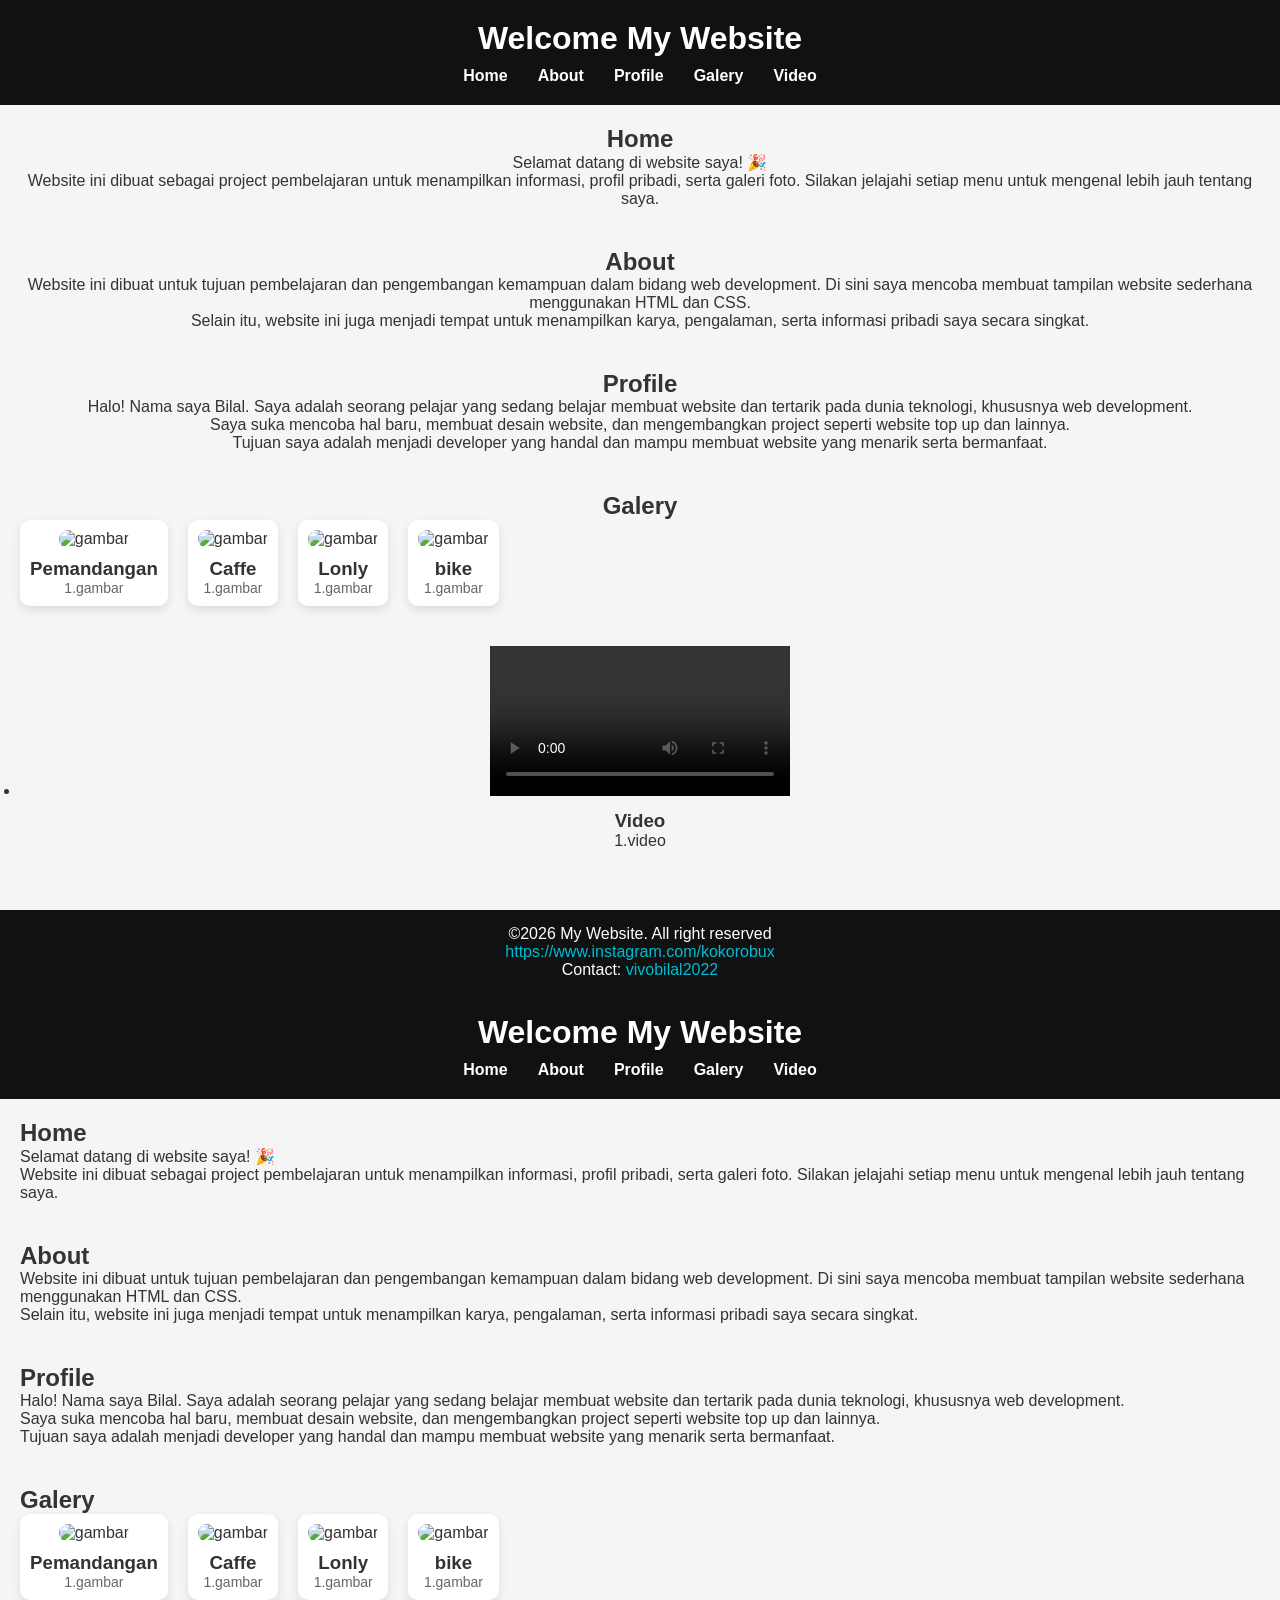
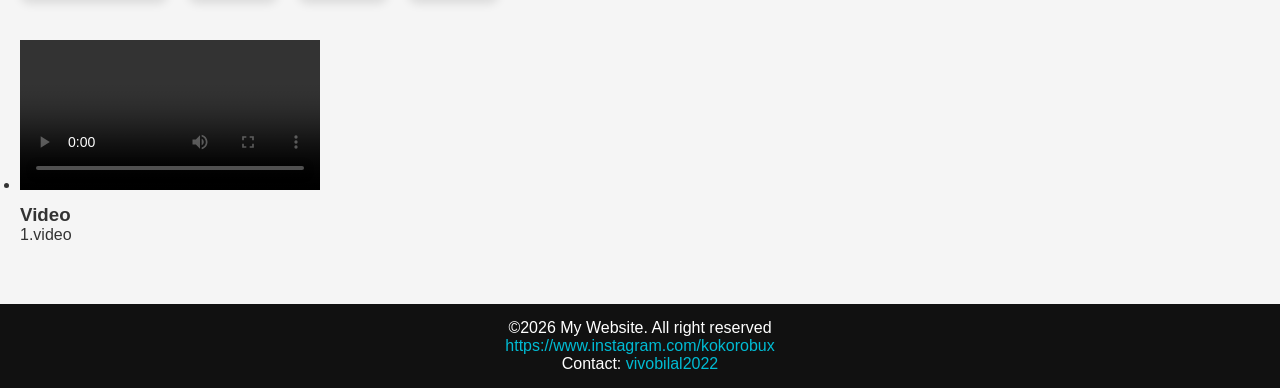
==== index.html @ c8ef1afd "Add files via upload" ====
<!DOCTYPE html>
<html lang="en">
<head>
    <meta charset="UTF-8">
    <meta name="viewport" content="width=device-width, initial-scale=1.0">
    <title>Project Saya</title>
<link rel="stylesheet" href="style.css"></head>
<body>
<!DOCTYPE html>
<html lang="en">
<head>
    <meta charset="UTF-8">
    <meta name="viewport" content="width=device-width, initial-scale=1.0">
    <title>Project Saya</title>
<link rel="stylesheet" href="style.css"></head>
<body>
<center>
    <!--Header -->
    <header class="header">
        <h1>Welcome My Website</h1>
        <nav>
            <ul>
                <li><a href="#home">Home</a> </li>
                <li><a href="#about">About</a></li>
                <li><a href="#profile">Profile</a></li>
                <li><a href="#galery">Galery</a></li>
                <li><a href="#video">Video</a></li>
            </ul>
        </nav>
    </header>

     <!-- Main Content -->
      <main>
        <section id="home">
            <h2>Home</h2>
            <p>
    Selamat datang di website saya! 🎉<br>
    Website ini dibuat sebagai project pembelajaran untuk menampilkan informasi, 
    profil pribadi, serta galeri foto. 
    Silakan jelajahi setiap menu untuk mengenal lebih jauh tentang saya.
</p>
        </section>

        <section id="about">
            <h2>About</h2>
            <p>
    Website ini dibuat untuk tujuan pembelajaran dan pengembangan kemampuan dalam 
    bidang web development. Di sini saya mencoba membuat tampilan website sederhana 
    menggunakan HTML dan CSS.
</p>

<p>
    Selain itu, website ini juga menjadi tempat untuk menampilkan karya, 
    pengalaman, serta informasi pribadi saya secara singkat.
</p>
        </section>

        <section id="profile">
            <h2>Profile</h2>
            <p>
    Halo! Nama saya Bilal. Saya adalah seorang pelajar yang sedang belajar 
    membuat website dan tertarik pada dunia teknologi, khususnya web development.
</p>

<p>
    Saya suka mencoba hal baru, membuat desain website, dan mengembangkan 
    project seperti website top up dan lainnya.
</p>

<p>
    Tujuan saya adalah menjadi developer yang handal dan mampu membuat 
    website yang menarik serta bermanfaat.
</p>
        </section>

        <section id="galery">
            <h2>Galery</h2>
            <ul>
                <li>
                    <figure>
                        <img src="asset/Gambar/gambar1.jpg" alt="gambar" width="200" />
                        <figcaption>
                            <h3>Pemandangan</h3>
                            <p>1.gambar</p>
                        </figcaption>
                    </figure>
                </li>
                <li>
                    <figure>
                        <img src="asset/Gambar/gambar2.jpg" alt="gambar" width="200" />
                        <figcaption>
                            <h3>Caffe</h3>
                            <p>1.gambar</p>
                        </figcaption>
                    </figure>
                </li>
                <li>
                    <figure>
                        <img src="asset/Gambar/gambar3.jpg" alt="gambar" width="200" />
                        <figcaption>
                            <h3>Lonly</h3>
                            <p>1.gambar</p>
                        </figcaption>
                    </figure>
                </li>
                <li>
                    <figure>
                        <img src="asset/Gambar/gambar4.jpg" alt="gambar" width="200" />
                        <figcaption>
                            <h3>bike</h3>
                            <p>1.gambar</p>
                        </figcaption>
                    </figure>
                </li>
            </ul>
        </section>

        <section id="video">
            <ul>
                <li>
                    <figcaption>
                        <video src="asset/Video/8a2b8d989ba8f3edea8fe3ac79a9a1c3_720w.mp4" controls></video>
                <h3>Video</h3
                    <p>1.video</p>
            </figcaption>
                </li>
            </ul>
            
            

            
        </section>
      </main>

    <!-- Footer -->
     <footer>
        <p>&copy;2026 My Website. All right reserved</p>
        <p>
            <a href="#" target="_blank">https://www.instagram.com/kokorobux</a>
            <a href="#" target="_blank"></a>
            <a href="#" target="_blank"></a>
        </p>
        <P>Contact: <a href="vivobilal2022@gmail.com">vivobilal2022</a></P>
     </footer>
     </center>
</body>
</html>
    <!--Header -->
    <header class="header">
        <h1>Welcome My Website</h1>
        <nav>
            <ul>
                <li><a href="#home">Home</a> </li>
                <li><a href="#about">About</a></li>
                <li><a href="#profile">Profile</a></li>
                <li><a href="#galery">Galery</a></li>
                <li><a href="#video">Video</a></li>
            </ul>
        </nav>
    </header>

     <!-- Main Content -->
      <main>
        <section id="home">
            <h2>Home</h2>
            <p>
    Selamat datang di website saya! 🎉<br>
    Website ini dibuat sebagai project pembelajaran untuk menampilkan informasi, 
    profil pribadi, serta galeri foto. 
    Silakan jelajahi setiap menu untuk mengenal lebih jauh tentang saya.
</p>
        </section>

        <section id="about">
            <h2>About</h2>
            <p>
    Website ini dibuat untuk tujuan pembelajaran dan pengembangan kemampuan dalam 
    bidang web development. Di sini saya mencoba membuat tampilan website sederhana 
    menggunakan HTML dan CSS.
</p>

<p>
    Selain itu, website ini juga menjadi tempat untuk menampilkan karya, 
    pengalaman, serta informasi pribadi saya secara singkat.
</p>
        </section>

        <section id="profile">
            <h2>Profile</h2>
            <p>
    Halo! Nama saya Bilal. Saya adalah seorang pelajar yang sedang belajar 
    membuat website dan tertarik pada dunia teknologi, khususnya web development.
</p>

<p>
    Saya suka mencoba hal baru, membuat desain website, dan mengembangkan 
    project seperti website top up dan lainnya.
</p>

<p>
    Tujuan saya adalah menjadi developer yang handal dan mampu membuat 
    website yang menarik serta bermanfaat.
</p>
        </section>

        <section id="galery">
            <h2>Galery</h2>
            <ul>
                <li>
                    <figure>
                        <img src="asset/Gambar/gambar1.jpg" alt="gambar" width="200" />
                        <figcaption>
                            <h3>Pemandangan</h3>
                            <p>1.gambar</p>
                        </figcaption>
                    </figure>
                </li>
                <li>
                    <figure>
                        <img src="asset/Gambar/gambar2.jpg" alt="gambar" width="200" />
                        <figcaption>
                            <h3>Caffe</h3>
                            <p>1.gambar</p>
                        </figcaption>
                    </figure>
                </li>
                <li>
                    <figure>
                        <img src="asset/Gambar/gambar3.jpg" alt="gambar" width="200" />
                        <figcaption>
                            <h3>Lonly</h3>
                            <p>1.gambar</p>
                        </figcaption>
                    </figure>
                </li>
                <li>
                    <figure>
                        <img src="asset/Gambar/gambar4.jpg" alt="gambar" width="200" />
                        <figcaption>
                            <h3>bike</h3>
                            <p>1.gambar</p>
                        </figcaption>
                    </figure>
                </li>
            </ul>
        </section>

        <section id="video">
            <ul>
                <li>
                    <figcaption>
                        <video src="asset/Video/8a2b8d989ba8f3edea8fe3ac79a9a1c3_720w.mp4" controls></video>
                <h3>Video</h3
                    <p>1.video</p>
            </figcaption>
                </li>
            </ul>
            
            

            
        </section>
      </main>

    <!-- Footer -->
     <footer>
        <p>&copy;2026 My Website. All right reserved</p>
        <p>
            <a href="#" target="_blank">https://www.instagram.com/kokorobux</a>
            <a href="#" target="_blank"></a>
            <a href="#" target="_blank"></a>
        </p>
        <P>Contact: <a href="vivobilal2022@gmail.com">vivobilal2022</a></P>
     </footer>

</body>
</html>
---- style.css ----
/* Reset dasar */
* {
    margin: 0;
    padding: 0;
    box-sizing: border-box;
    font-family: Arial, Helvetica, sans-serif;
}

/* Body */
body {
    background-color: #f5f5f5;
    color: #333;
}

/* Header */
.header {
    background-color: #111;
    color: white;
    padding: 20px;
    text-align: center;
}

/* Navbar */
.header ul {
    display: flex;
    justify-content: center;
    list-style: none;
    margin-top: 10px;
}

.header ul li {
    margin: 0 15px;
}

.header ul li a {
    color: white;
    text-decoration: none;
    font-weight: bold;
}

.header ul li a:hover {
    color: #00bcd4;
}

/* Section */
main {
    padding: 20px;
}

section {
    margin-bottom: 40px;
}

/* Gallery */
#galery ul {
    display: flex;
    gap: 20px;
    flex-wrap: wrap;
    align-items: center;
}

#galery li {
    list-style: none;
}

/* Card gambar */
figure {
    background: white;
    padding: 10px;
    border-radius: 10px;
    box-shadow: 0 4px 10px rgba(0,0,0,0.1);
    text-align: center;
}

/* Gambar */
figure img {
    width: 100%;
    max-width: 200px;
    border-radius: 10px;
}

/* Caption */
figcaption h3 {
    margin-top: 10px;
}

figcaption p {
    font-size: 14px;
    color: #666;
}

/* Footer */
footer {
    background-color: #111;
    color: white;
    text-align: center;
    padding: 15px;
}

footer a {
    color: #00bcd4;
    text-decoration: none;
}

footer a:hover {
    text-decoration: underline;
}
---- style.css ----
/* Reset dasar */
* {
    margin: 0;
    padding: 0;
    box-sizing: border-box;
    font-family: Arial, Helvetica, sans-serif;
}

/* Body */
body {
    background-color: #f5f5f5;
    color: #333;
}

/* Header */
.header {
    background-color: #111;
    color: white;
    padding: 20px;
    text-align: center;
}

/* Navbar */
.header ul {
    display: flex;
    justify-content: center;
    list-style: none;
    margin-top: 10px;
}

.header ul li {
    margin: 0 15px;
}

.header ul li a {
    color: white;
    text-decoration: none;
    font-weight: bold;
}

.header ul li a:hover {
    color: #00bcd4;
}

/* Section */
main {
    padding: 20px;
}

section {
    margin-bottom: 40px;
}

/* Gallery */
#galery ul {
    display: flex;
    gap: 20px;
    flex-wrap: wrap;
    align-items: center;
}

#galery li {
    list-style: none;
}

/* Card gambar */
figure {
    background: white;
    padding: 10px;
    border-radius: 10px;
    box-shadow: 0 4px 10px rgba(0,0,0,0.1);
    text-align: center;
}

/* Gambar */
figure img {
    width: 100%;
    max-width: 200px;
    border-radius: 10px;
}

/* Caption */
figcaption h3 {
    margin-top: 10px;
}

figcaption p {
    font-size: 14px;
    color: #666;
}

/* Footer */
footer {
    background-color: #111;
    color: white;
    text-align: center;
    padding: 15px;
}

footer a {
    color: #00bcd4;
    text-decoration: none;
}

footer a:hover {
    text-decoration: underline;
}
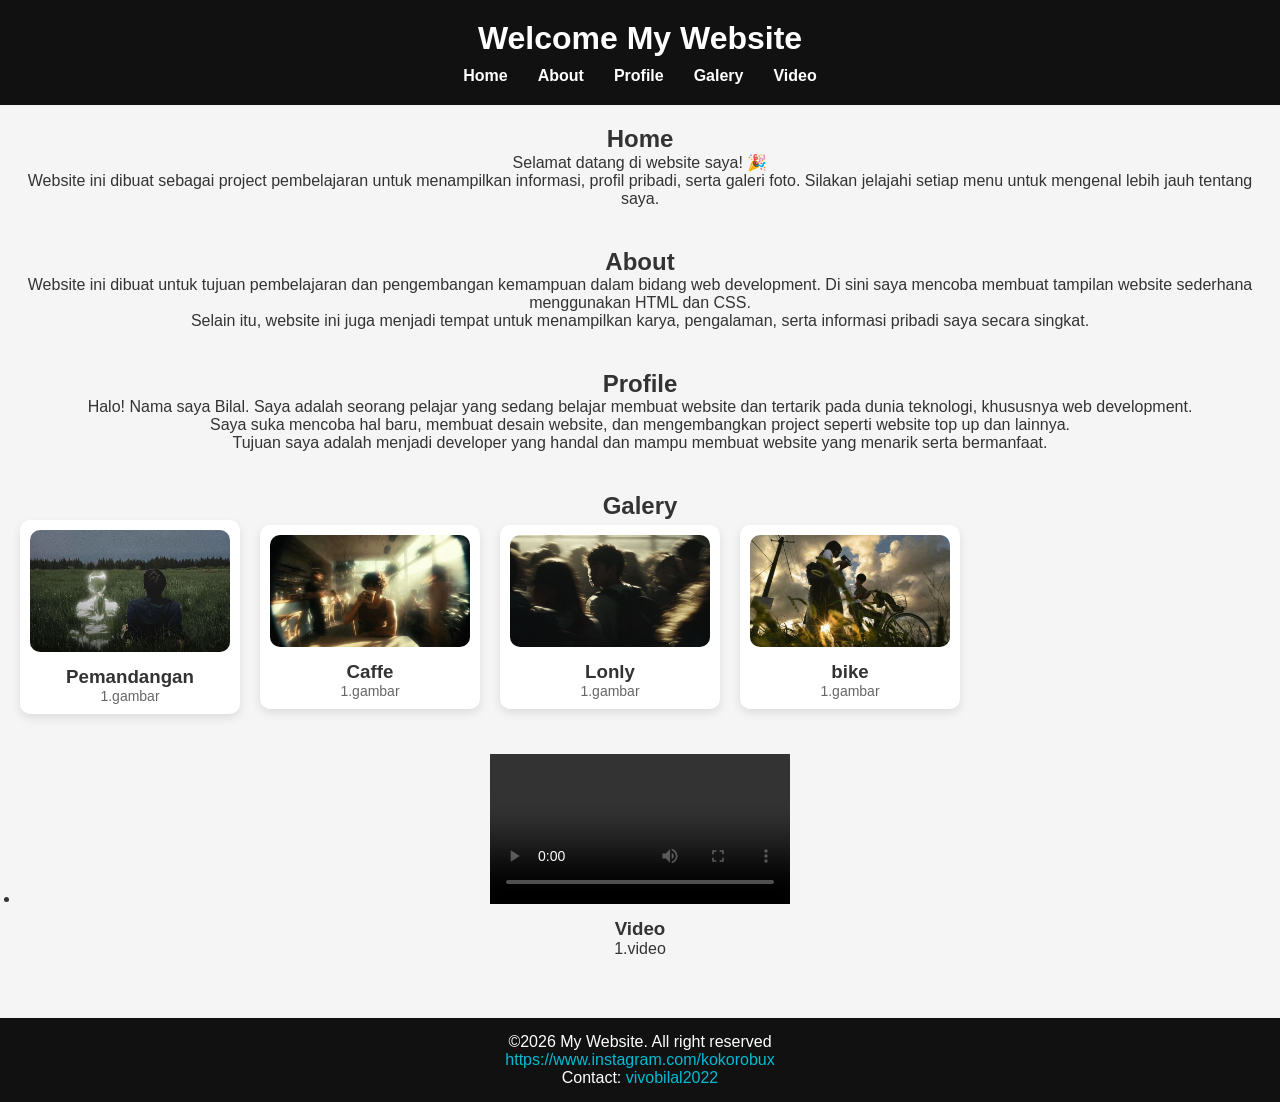
==== commit 0d568dcd: "Update index.html" ====
--- a/index.html
+++ b/index.html
@@ -145,133 +145,3 @@
      </center>
 </body>
 </html>
-    <!--Header -->
-    <header class="header">
-        <h1>Welcome My Website</h1>
-        <nav>
-            <ul>
-                <li><a href="#home">Home</a> </li>
-                <li><a href="#about">About</a></li>
-                <li><a href="#profile">Profile</a></li>
-                <li><a href="#galery">Galery</a></li>
-                <li><a href="#video">Video</a></li>
-            </ul>
-        </nav>
-    </header>
-
-     <!-- Main Content -->
-      <main>
-        <section id="home">
-            <h2>Home</h2>
-            <p>
-    Selamat datang di website saya! 🎉<br>
-    Website ini dibuat sebagai project pembelajaran untuk menampilkan informasi, 
-    profil pribadi, serta galeri foto. 
-    Silakan jelajahi setiap menu untuk mengenal lebih jauh tentang saya.
-</p>
-        </section>
-
-        <section id="about">
-            <h2>About</h2>
-            <p>
-    Website ini dibuat untuk tujuan pembelajaran dan pengembangan kemampuan dalam 
-    bidang web development. Di sini saya mencoba membuat tampilan website sederhana 
-    menggunakan HTML dan CSS.
-</p>
-
-<p>
-    Selain itu, website ini juga menjadi tempat untuk menampilkan karya, 
-    pengalaman, serta informasi pribadi saya secara singkat.
-</p>
-        </section>
-
-        <section id="profile">
-            <h2>Profile</h2>
-            <p>
-    Halo! Nama saya Bilal. Saya adalah seorang pelajar yang sedang belajar 
-    membuat website dan tertarik pada dunia teknologi, khususnya web development.
-</p>
-
-<p>
-    Saya suka mencoba hal baru, membuat desain website, dan mengembangkan 
-    project seperti website top up dan lainnya.
-</p>
-
-<p>
-    Tujuan saya adalah menjadi developer yang handal dan mampu membuat 
-    website yang menarik serta bermanfaat.
-</p>
-        </section>
-
-        <section id="galery">
-            <h2>Galery</h2>
-            <ul>
-                <li>
-                    <figure>
-                        <img src="asset/Gambar/gambar1.jpg" alt="gambar" width="200" />
-                        <figcaption>
-                            <h3>Pemandangan</h3>
-                            <p>1.gambar</p>
-                        </figcaption>
-                    </figure>
-                </li>
-                <li>
-                    <figure>
-                        <img src="asset/Gambar/gambar2.jpg" alt="gambar" width="200" />
-                        <figcaption>
-                            <h3>Caffe</h3>
-                            <p>1.gambar</p>
-                        </figcaption>
-                    </figure>
-                </li>
-                <li>
-                    <figure>
-                        <img src="asset/Gambar/gambar3.jpg" alt="gambar" width="200" />
-                        <figcaption>
-                            <h3>Lonly</h3>
-                            <p>1.gambar</p>
-                        </figcaption>
-                    </figure>
-                </li>
-                <li>
-                    <figure>
-                        <img src="asset/Gambar/gambar4.jpg" alt="gambar" width="200" />
-                        <figcaption>
-                            <h3>bike</h3>
-                            <p>1.gambar</p>
-                        </figcaption>
-                    </figure>
-                </li>
-            </ul>
-        </section>
-
-        <section id="video">
-            <ul>
-                <li>
-                    <figcaption>
-                        <video src="asset/Video/8a2b8d989ba8f3edea8fe3ac79a9a1c3_720w.mp4" controls></video>
-                <h3>Video</h3
-                    <p>1.video</p>
-            </figcaption>
-                </li>
-            </ul>
-            
-            
-
-            
-        </section>
-      </main>
-
-    <!-- Footer -->
-     <footer>
-        <p>&copy;2026 My Website. All right reserved</p>
-        <p>
-            <a href="#" target="_blank">https://www.instagram.com/kokorobux</a>
-            <a href="#" target="_blank"></a>
-            <a href="#" target="_blank"></a>
-        </p>
-        <P>Contact: <a href="vivobilal2022@gmail.com">vivobilal2022</a></P>
-     </footer>
-
-</body>
-</html>
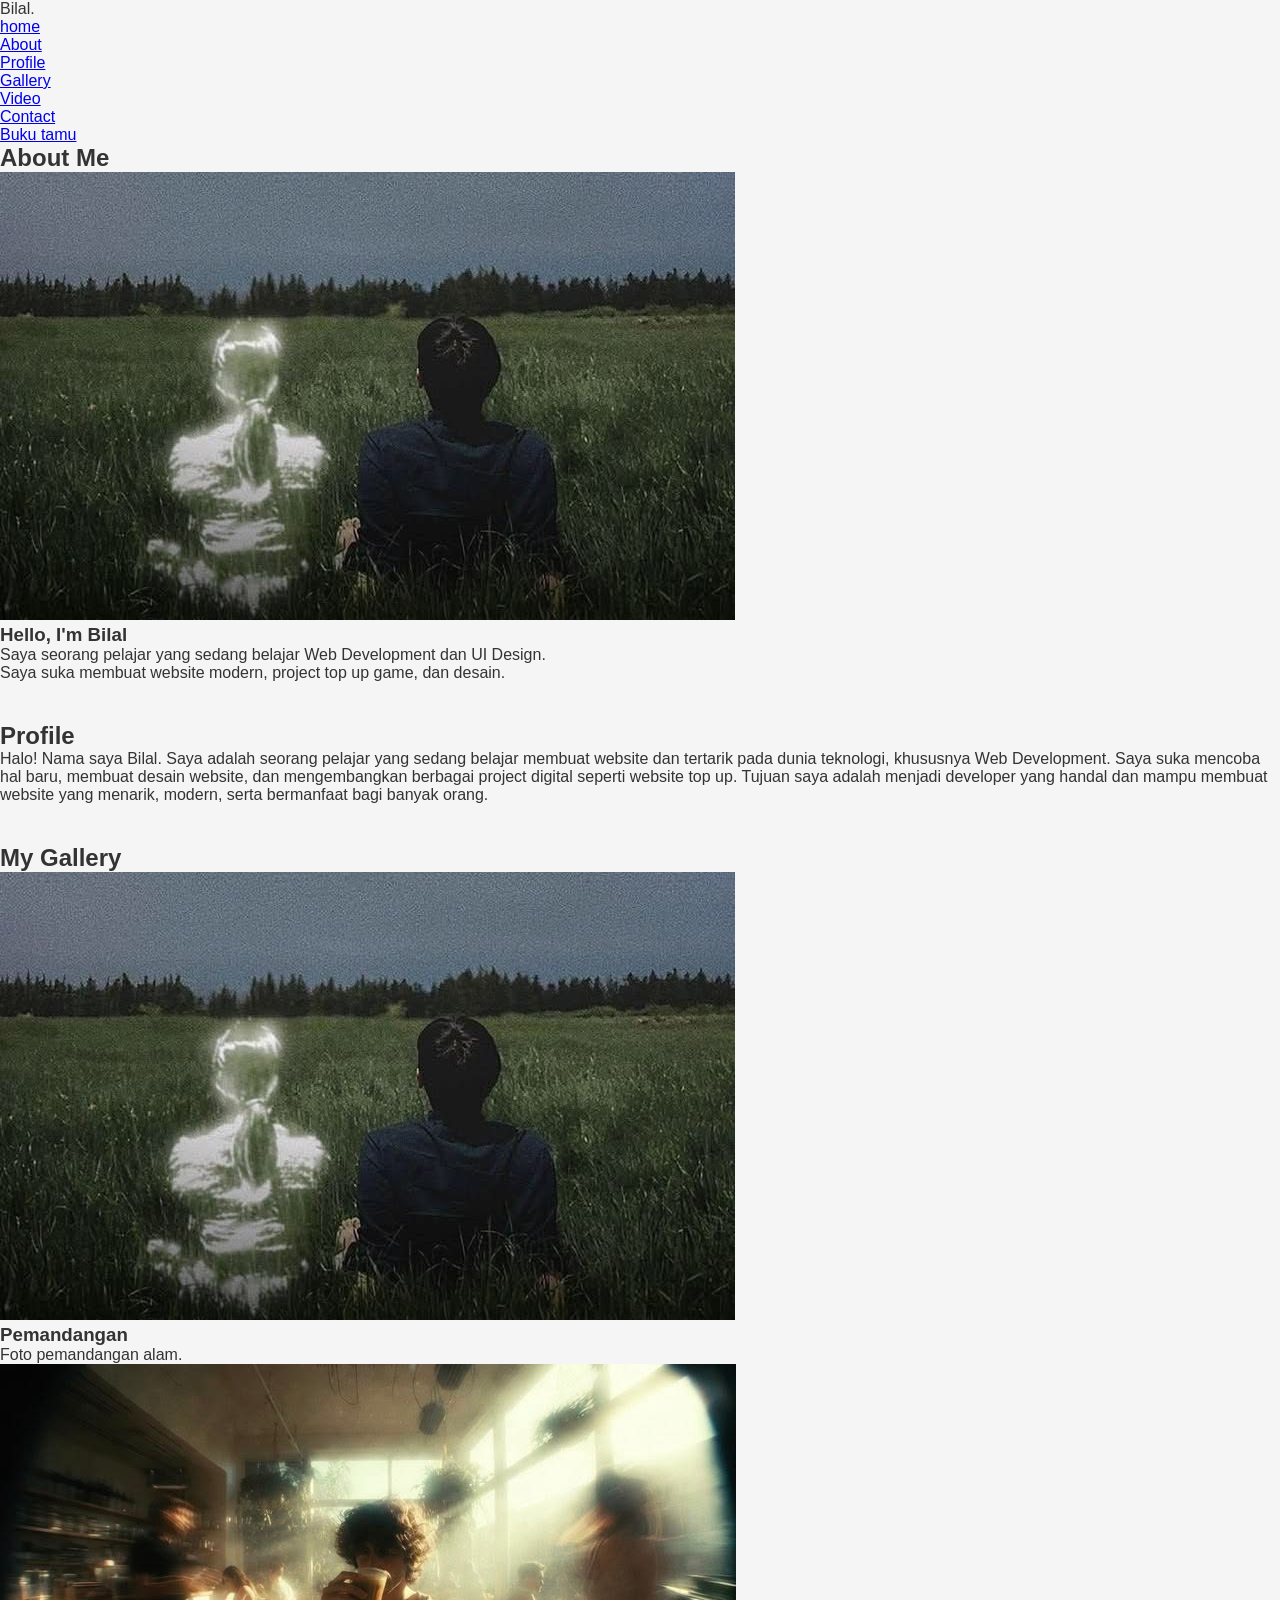
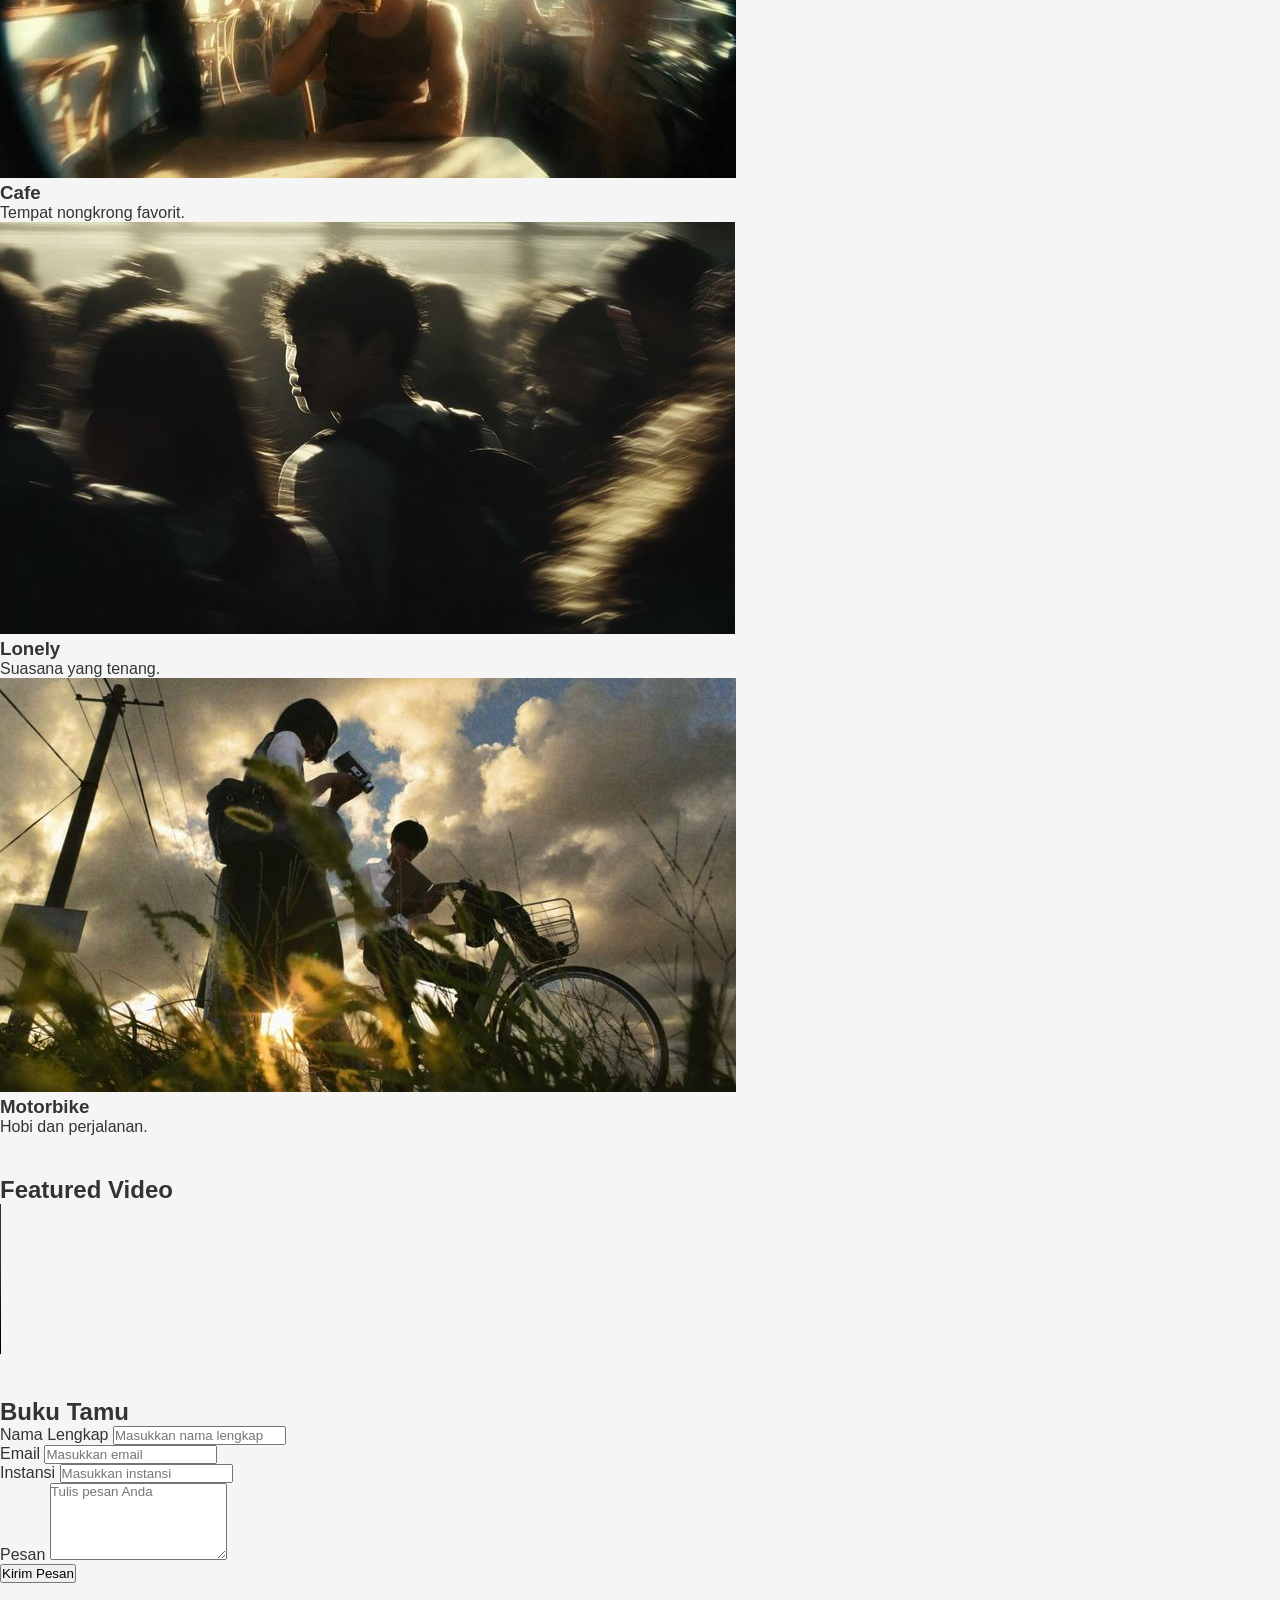
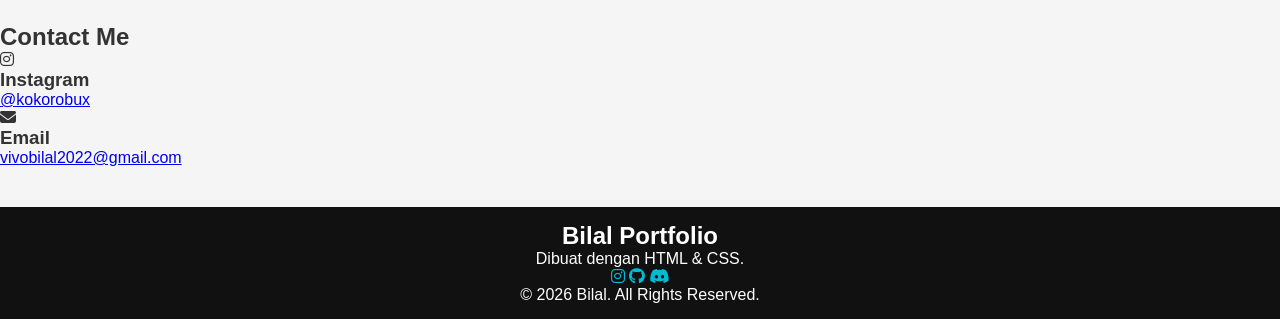
==== commit 93cc5597: "Update index.html" ====
--- a/index.html
+++ b/index.html
@@ -1,147 +1,233 @@
 <!DOCTYPE html>
-<html lang="en">
+<html lang="id">
 <head>
     <meta charset="UTF-8">
     <meta name="viewport" content="width=device-width, initial-scale=1.0">
-    <title>Project Saya</title>
-<link rel="stylesheet" href="style.css"></head>
+    <title>Bilal Portfolio</title>
+
+    <link rel="stylesheet" href="style.css">
+
+     <link rel="stylesheet"
+    href="https://cdnjs.cloudflare.com/ajax/libs/font-awesome/6.5.1/css/all.min.css">
+
+    <link 
+    href="https://fonts.googleapis.com/css2?family=Lora:ital,wght@0,400..700;1,400..700&display=swap" rel="stylesheet">
+</head>
 <body>
-<!DOCTYPE html>
-<html lang="en">
-<head>
-    <meta charset="UTF-8">
-    <meta name="viewport" content="width=device-width, initial-scale=1.0">
-    <title>Project Saya</title>
-<link rel="stylesheet" href="style.css"></head>
-<body>
-<center>
-    <!--Header -->
-    <header class="header">
-        <h1>Welcome My Website</h1>
+
+    <!-- Navbar -->
+    <header>
+        <div class="logo">Bilal<span>.</span></div>
+
         <nav>
             <ul>
-                <li><a href="#home">Home</a> </li>
+                <li><a href="home.html">home</a></li>
                 <li><a href="#about">About</a></li>
                 <li><a href="#profile">Profile</a></li>
-                <li><a href="#galery">Galery</a></li>
+                <li><a href="#gallery">Gallery</a></li>
                 <li><a href="#video">Video</a></li>
+                <li><a href="#contact">Contact</a></li>
+                <li><a href="#bukutamu">Buku tamu</a></li>
             </ul>
         </nav>
     </header>
 
-     <!-- Main Content -->
-      <main>
-        <section id="home">
-            <h2>Home</h2>
+    <!-- About -->
+    <section class="about" id="about">
+
+        <div class="section-title">
+            <h2>About Me</h2>
+        </div>
+
+        <div class="about-box">
+
+            <img src="asset/Gambar/gambar1.jpg" alt="Profile">
+
+            <div class="about-text">
+
+                <h3>Hello, I'm Bilal</h3>
+
+                <p>
+                    Saya seorang pelajar yang sedang belajar
+                    Web Development dan UI Design.
+                </p>
+
+                <p>
+                    Saya suka membuat website modern,
+                    project top up game, dan desain.
+                </p>
+
+            </div>
+
+        </div>
+
+    </section>
+
+    <!-- Profile -->
+    <section id="profile">
+
+        <div class="section-title">
+            <h2>Profile</h2>
+        </div>
+
+        <p>
+            Halo! Nama saya <span>Bilal</span>. Saya adalah seorang pelajar yang
+            sedang belajar membuat website dan tertarik pada dunia teknologi,
+            khususnya <span>Web Development</span>.
+
+            Saya suka mencoba hal baru, membuat desain website, dan mengembangkan
+            berbagai project digital seperti website top up.
+
+            Tujuan saya adalah menjadi developer yang handal dan mampu membuat
+            website yang menarik, modern, serta bermanfaat bagi banyak orang.
+        </p>
+        
+    </section>
+
+    <!-- Gallery -->
+    <section id="gallery">
+
+        <div class="section-title">
+            <h2>My Gallery</h2>
+        </div>
+
+        <div class="gallery-container">
+
+            <div class="card">
+                <img src="asset/Gambar/gambar1.jpg" alt="">
+                <div class="card-content">
+                    <h3>Pemandangan</h3>
+                    <p>Foto pemandangan alam.</p>
+                </div>
+            </div>
+
+            <div class="card">
+                <img src="asset/Gambar/gambar2.jpg" alt="">
+                <div class="card-content">
+                    <h3>Cafe</h3>
+                    <p>Tempat nongkrong favorit.</p>
+                </div>
+            </div>
+
+            <div class="card">
+                <img src="asset/Gambar/gambar3.jpg" alt="">
+                <div class="card-content">
+                    <h3>Lonely</h3>
+                    <p>Suasana yang tenang.</p>
+                </div>
+            </div>
+
+            <div class="card">
+                <img src="asset/Gambar/gambar4.jpg" alt="">
+                <div class="card-content">
+                    <h3>Motorbike</h3>
+                    <p>Hobi dan perjalanan.</p>
+                </div>
+            </div>
+
+        </div>
+
+    </section>
+
+    <!-- Video -->
+    <section id="video">
+
+        <div class="section-title">
+            <h2>Featured Video</h2>
+        </div>
+
+        <div class="video-container">
+
+            <video controls>
+                <source src="asset/Video/8a2b8d989ba8f3edea8fe3ac79a9a1c3_720w.mp4" type="video/mp4">
+            </video>
+
+        </div>
+
+    </section>
+
+    <!-- Buku tamu -->
+     <section id="bukutamu">
+  <h2>Buku Tamu</h2>
+
+  <div class="guestbook">
+    <form action="#" method="post">
+      <div class="form-group">
+        <label for="nama">Nama Lengkap</label>
+        <input type="text" id="nama" name="nama" placeholder="Masukkan nama lengkap" required />
+      </div>
+
+      <div class="form-group">
+        <label for="email">Email</label>
+        <input type="email" id="email" name="email" placeholder="Masukkan email" required />
+      </div>
+
+      <div class="form-group">
+        <label for="instansi">Instansi</label>
+        <input type="text" id="instansi" name="instansi" placeholder="Masukkan instansi" />
+      </div>
+
+      <div class="form-group">
+        <label for="pesan">Pesan</label>
+        <textarea id="pesan" name="pesan" rows="5" placeholder="Tulis pesan Anda" required></textarea>
+      </div>
+
+      <div class="form-group">
+        <button type="submit">Kirim Pesan</button>
+      </div>
+    </form>
+  </div>
+</section>
+
+    <!-- Contact -->
+    <section id="contact">
+
+        <div class="section-title">
+            <h2>Contact Me</h2>
+        </div>
+
+        <div class="contact-box">
+
+            <div class="contact-card">
+                <i class="fa-brands fa-instagram"></i>
+                <h3>Instagram</h3>
+                 <P><a href="https://www.instagram.com/kokorobux">@kokorobux</a></P>
+            </div>
+
+            <div class="contact-card">
+                <i class="fa-solid fa-envelope"></i>
+                <h3>Email</h3>
+                <P><a href="vivobilal2022@gmail.com">vivobilal2022@gmail.com</a></P>
+            </div>
+
+        </div>
+
+    </section>
+
+    <!-- Footer -->
+    <footer>
+
+        <div class="footer-content">
+
+            <h2>Bilal Portfolio</h2>
+
             <p>
-    Selamat datang di website saya! 🎉<br>
-    Website ini dibuat sebagai project pembelajaran untuk menampilkan informasi, 
-    profil pribadi, serta galeri foto. 
-    Silakan jelajahi setiap menu untuk mengenal lebih jauh tentang saya.
-</p>
-        </section>
-
-        <section id="about">
-            <h2>About</h2>
-            <p>
-    Website ini dibuat untuk tujuan pembelajaran dan pengembangan kemampuan dalam 
-    bidang web development. Di sini saya mencoba membuat tampilan website sederhana 
-    menggunakan HTML dan CSS.
-</p>
-
-<p>
-    Selain itu, website ini juga menjadi tempat untuk menampilkan karya, 
-    pengalaman, serta informasi pribadi saya secara singkat.
-</p>
-        </section>
-
-        <section id="profile">
-            <h2>Profile</h2>
-            <p>
-    Halo! Nama saya Bilal. Saya adalah seorang pelajar yang sedang belajar 
-    membuat website dan tertarik pada dunia teknologi, khususnya web development.
-</p>
-
-<p>
-    Saya suka mencoba hal baru, membuat desain website, dan mengembangkan 
-    project seperti website top up dan lainnya.
-</p>
-
-<p>
-    Tujuan saya adalah menjadi developer yang handal dan mampu membuat 
-    website yang menarik serta bermanfaat.
-</p>
-        </section>
-
-        <section id="galery">
-            <h2>Galery</h2>
-            <ul>
-                <li>
-                    <figure>
-                        <img src="asset/Gambar/gambar1.jpg" alt="gambar" width="200" />
-                        <figcaption>
-                            <h3>Pemandangan</h3>
-                            <p>1.gambar</p>
-                        </figcaption>
-                    </figure>
-                </li>
-                <li>
-                    <figure>
-                        <img src="asset/Gambar/gambar2.jpg" alt="gambar" width="200" />
-                        <figcaption>
-                            <h3>Caffe</h3>
-                            <p>1.gambar</p>
-                        </figcaption>
-                    </figure>
-                </li>
-                <li>
-                    <figure>
-                        <img src="asset/Gambar/gambar3.jpg" alt="gambar" width="200" />
-                        <figcaption>
-                            <h3>Lonly</h3>
-                            <p>1.gambar</p>
-                        </figcaption>
-                    </figure>
-                </li>
-                <li>
-                    <figure>
-                        <img src="asset/Gambar/gambar4.jpg" alt="gambar" width="200" />
-                        <figcaption>
-                            <h3>bike</h3>
-                            <p>1.gambar</p>
-                        </figcaption>
-                    </figure>
-                </li>
-            </ul>
-        </section>
-
-        <section id="video">
-            <ul>
-                <li>
-                    <figcaption>
-                        <video src="asset/Video/8a2b8d989ba8f3edea8fe3ac79a9a1c3_720w.mp4" controls></video>
-                <h3>Video</h3
-                    <p>1.video</p>
-            </figcaption>
-                </li>
-            </ul>
-            
-            
-
-            
-        </section>
-      </main>
-
-    <!-- Footer -->
-     <footer>
-        <p>&copy;2026 My Website. All right reserved</p>
-        <p>
-            <a href="#" target="_blank">https://www.instagram.com/kokorobux</a>
-            <a href="#" target="_blank"></a>
-            <a href="#" target="_blank"></a>
-        </p>
-        <P>Contact: <a href="vivobilal2022@gmail.com">vivobilal2022</a></P>
-     </footer>
-     </center>
+                Dibuat dengan HTML & CSS.
+            </p>
+
+            <div class="socials">
+                <a href="#"><i class="fa-brands fa-instagram"></i></a>
+                <a href="#"><i class="fa-brands fa-github"></i></a>
+                <a href="#"><i class="fa-brands fa-discord"></i></a>
+            </div>
+
+            <p class="copyright">
+                © 2026 Bilal. All Rights Reserved.
+            </p>
+
+        </div>
+
+    </footer>
+
 </body>
 </html>
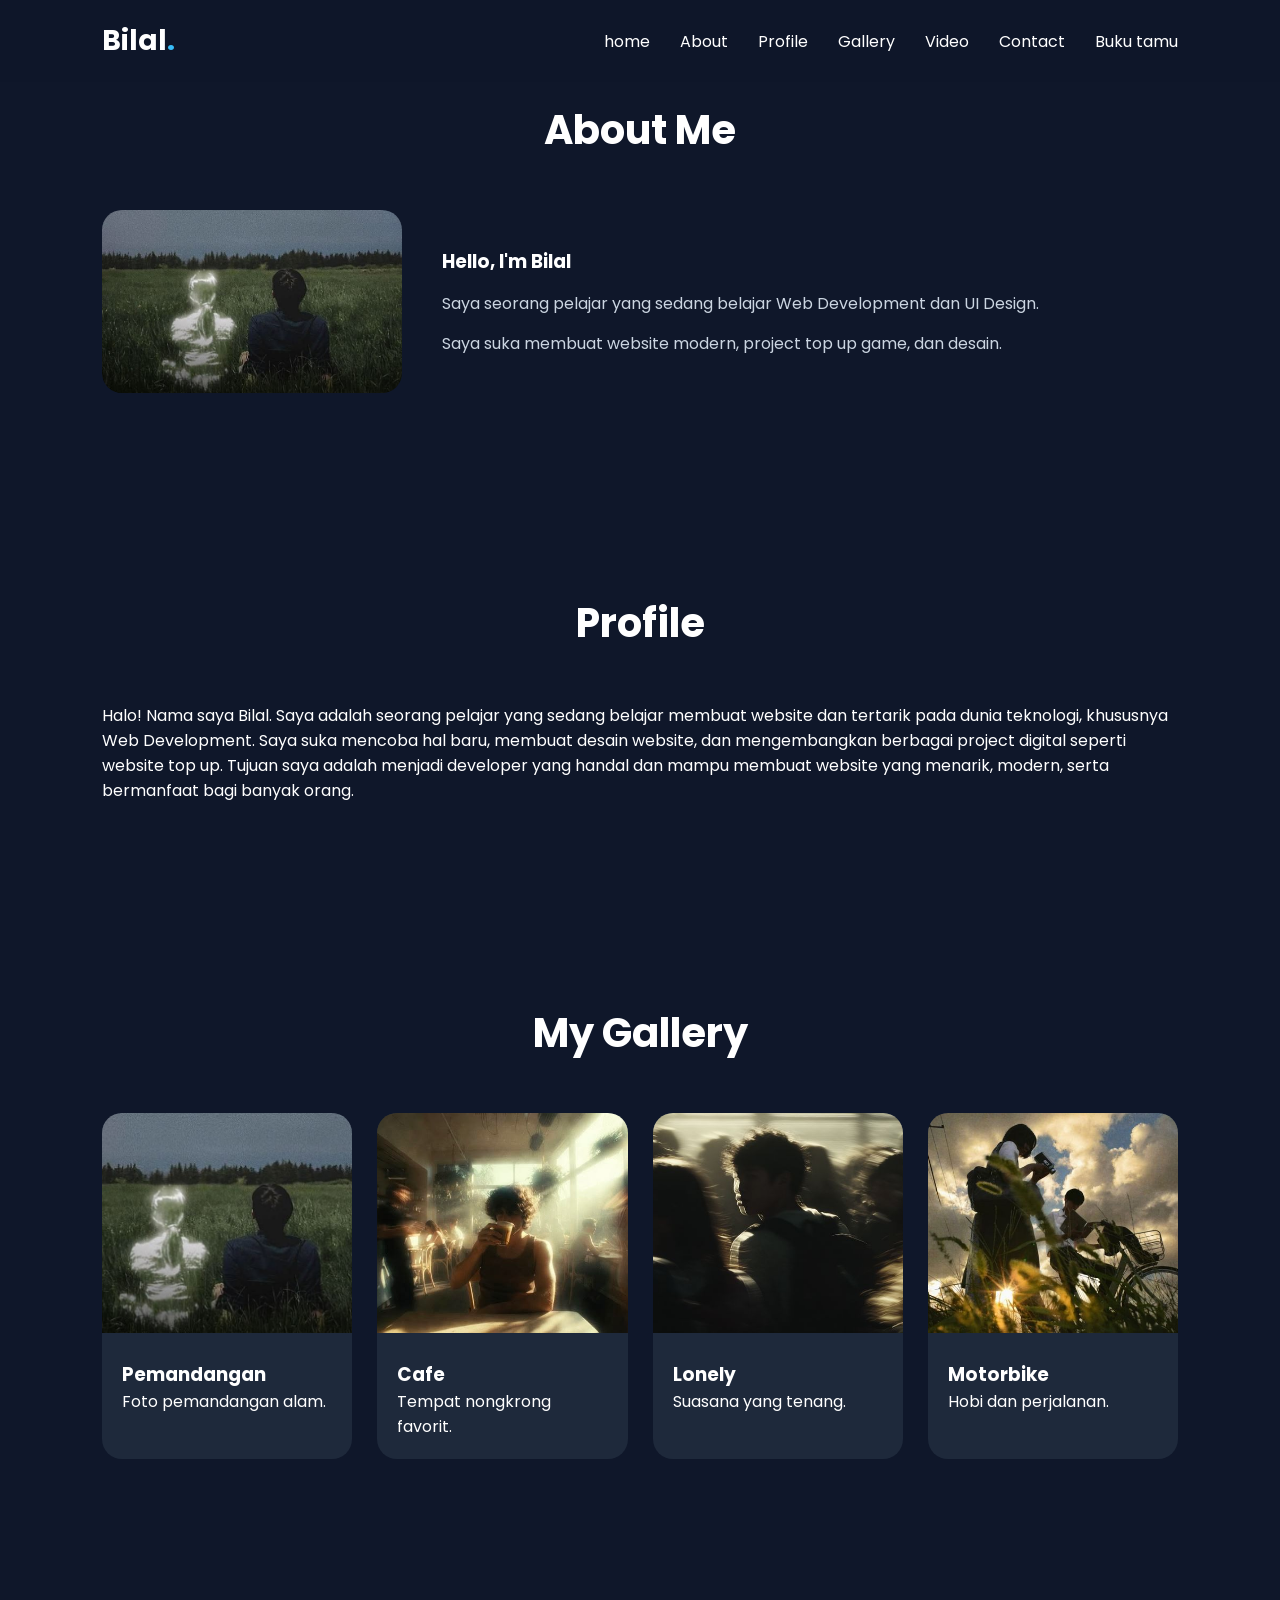
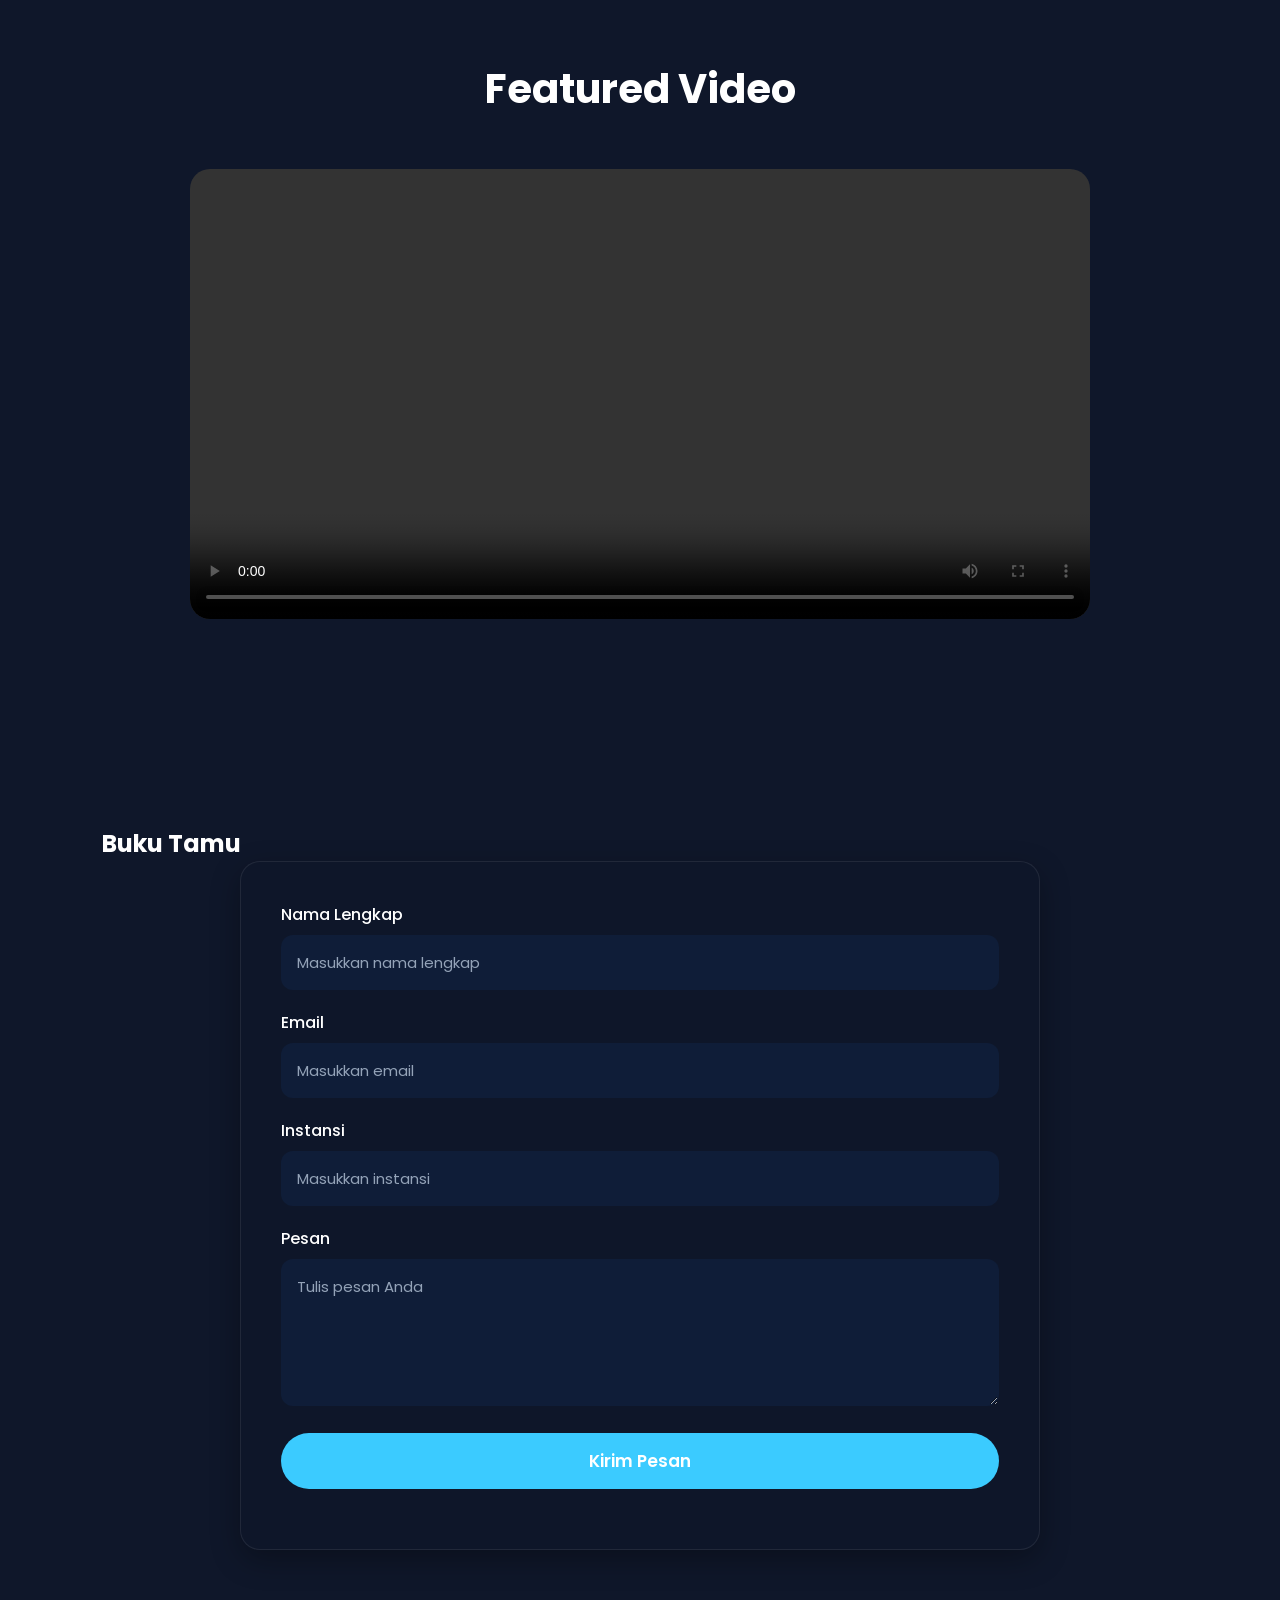
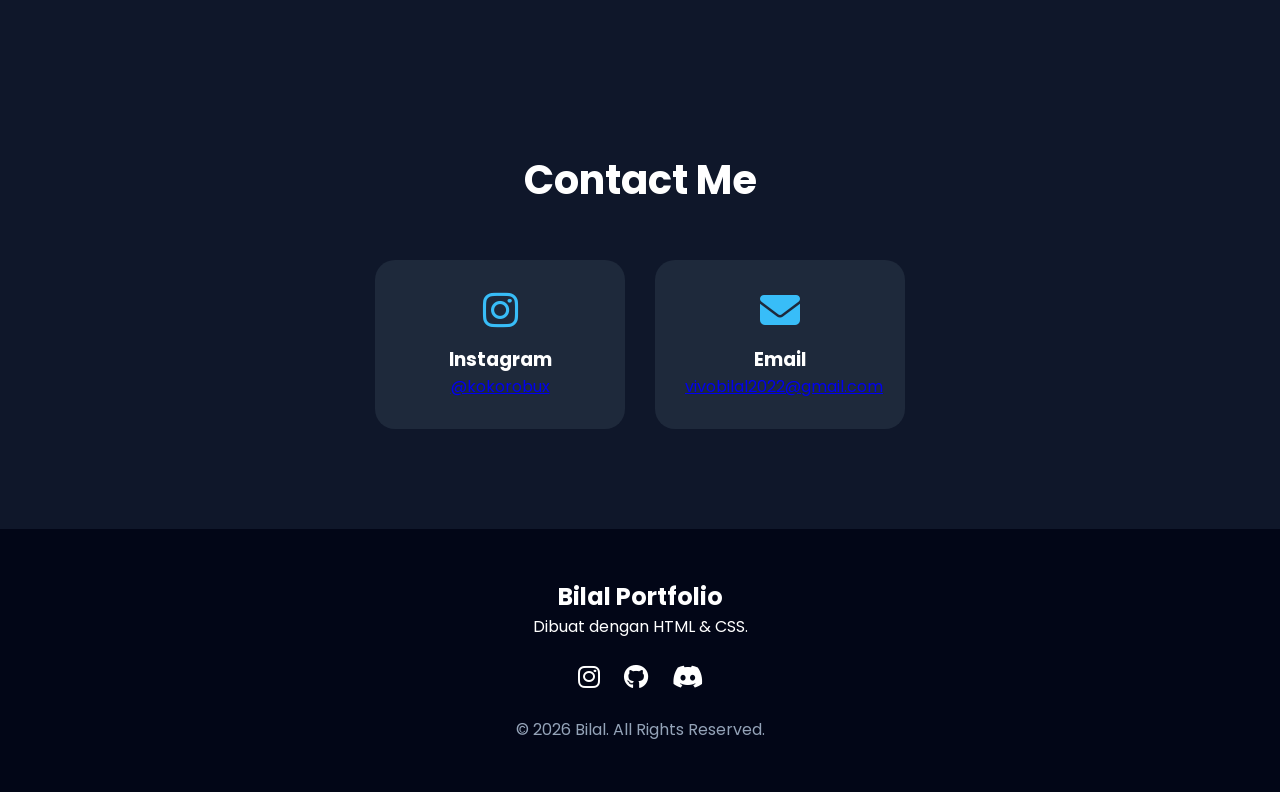
==== commit 4919f879: "Add files via upload" ====
--- a/index.html
+++ b/index.html
@@ -230,4 +230,4 @@
     </footer>
 
 </body>
-</html>
+</html>
--- a/style.css
+++ b/style.css
@@ -1,107 +1,339 @@
-/* Reset dasar */
-* {
-    margin: 0;
-    padding: 0;
-    box-sizing: border-box;
-    font-family: Arial, Helvetica, sans-serif;
-}
-
-/* Body */
-body {
-    background-color: #f5f5f5;
-    color: #333;
-}
-
-/* Header */
-.header {
-    background-color: #111;
-    color: white;
-    padding: 20px;
-    text-align: center;
+@import url('https://fonts.googleapis.com/css2?family=Poppins:wght@300;400;500;600;700&display=swap');
+
+*{
+    margin:0;
+    padding:0;
+    box-sizing:border-box;
+    font-family:'Poppins',sans-serif;
+}
+
+html{
+    scroll-behavior:smooth;
+}
+
+body{
+    background:#0f172a;
+    color:white;
 }
 
 /* Navbar */
-.header ul {
-    display: flex;
-    justify-content: center;
-    list-style: none;
-    margin-top: 10px;
-}
-
-.header ul li {
-    margin: 0 15px;
-}
-
-.header ul li a {
-    color: white;
-    text-decoration: none;
-    font-weight: bold;
-}
-
-.header ul li a:hover {
-    color: #00bcd4;
+
+header{
+    position:fixed;
+    top:0;
+    width:100%;
+    padding:20px 8%;
+    display:flex;
+    justify-content:space-between;
+    align-items:center;
+    background:rgba(15,23,42,.9);
+    backdrop-filter:blur(10px);
+    z-index:1000;
+}
+
+.logo{
+    font-size:28px;
+    font-weight:700;
+}
+
+.logo span{
+    color:#38bdf8;
+}
+
+nav ul{
+    display:flex;
+    list-style:none;
+    gap:30px;
+}
+
+nav a{
+    color:white;
+    text-decoration:none;
+    transition:.3s;
+}
+
+nav a:hover{
+    color:#38bdf8;
+}
+
+/* Hero */
+
+.hero{
+    min-height:100vh;
+    display:flex;
+    justify-content:center;
+    align-items:center;
+    text-align:center;
+    padding:20px;
+    background:
+    linear-gradient(rgba(0,0,0,.5),rgba(0,0,0,.5)),
+    url('https://images.unsplash.com/photo-1518770660439-4636190af475');
+    background-size:cover;
+}
+
+.hero h1{
+    font-size:60px;
+}
+
+.hero p{
+    max-width:700px;
+    margin:20px auto;
+    color:#ddd;
+}
+
+.btn{
+    display:inline-block;
+    padding:14px 35px;
+    background:#38bdf8;
+    border-radius:30px;
+    color:white;
+    text-decoration:none;
+    margin-top:20px;
 }
 
 /* Section */
-main {
-    padding: 20px;
-}
-
-section {
-    margin-bottom: 40px;
+
+section{
+    padding:100px 8%;
+}
+
+.section-title{
+    text-align:center;
+    margin-bottom:50px;
+}
+
+.section-title h2{
+    font-size:40px;
+}
+
+/* About */
+
+.about-box{
+    display:flex;
+    gap:40px;
+    align-items:center;
+}
+
+.about-box img{
+    width:300px;
+    border-radius:20px;
+}
+
+.about-text p{
+    color:#cbd5e1;
+    margin-top:15px;
 }
 
 /* Gallery */
-#galery ul {
-    display: flex;
-    gap: 20px;
-    flex-wrap: wrap;
-    align-items: center;
-}
-
-#galery li {
-    list-style: none;
-}
-
-/* Card gambar */
-figure {
-    background: white;
-    padding: 10px;
-    border-radius: 10px;
-    box-shadow: 0 4px 10px rgba(0,0,0,0.1);
-    text-align: center;
-}
-
-/* Gambar */
-figure img {
-    width: 100%;
-    max-width: 200px;
-    border-radius: 10px;
-}
-
-/* Caption */
-figcaption h3 {
-    margin-top: 10px;
-}
-
-figcaption p {
-    font-size: 14px;
-    color: #666;
+
+.gallery-container{
+    display:grid;
+    grid-template-columns:repeat(auto-fit,minmax(250px,1fr));
+    gap:25px;
+}
+
+.card{
+    background:#1e293b;
+    border-radius:20px;
+    overflow:hidden;
+    transition:.4s;
+}
+
+.card:hover{
+    transform:translateY(-10px);
+}
+
+.card img{
+    width:100%;
+    height:220px;
+    object-fit:cover;
+}
+
+.card-content{
+    padding:20px;
+}
+
+/* Video */
+
+.video-container{
+    max-width:900px;
+    margin:auto;
+}
+
+.video-container video{
+    width:100%;
+    border-radius:20px;
+}
+
+/* Contact */
+
+.contact-box{
+    display:flex;
+    justify-content:center;
+    gap:30px;
+    flex-wrap:wrap;
+}
+
+.contact-card{
+    background:#1e293b;
+    width:250px;
+    padding:30px;
+    border-radius:20px;
+    text-align:center;
+}
+
+.contact-card i{
+    font-size:40px;
+    color:#38bdf8;
+    margin-bottom:15px;
 }
 
 /* Footer */
-footer {
-    background-color: #111;
-    color: white;
-    text-align: center;
-    padding: 15px;
-}
-
-footer a {
-    color: #00bcd4;
-    text-decoration: none;
-}
-
-footer a:hover {
-    text-decoration: underline;
+
+footer{
+    background:#020617;
+    padding:50px 20px;
+    text-align:center;
+}
+
+.socials{
+    margin:20px 0;
+}
+
+.socials a{
+    color:white;
+    font-size:25px;
+    margin:0 10px;
+    transition:.3s;
+}
+
+.socials a:hover{
+    color:#38bdf8;
+}
+
+.copyright{
+    color:#94a3b8;
+}
+
+/* Responsive */
+
+@media(max-width:768px){
+
+    header{
+        flex-direction:column;
+        gap:15px;
+    }
+
+    nav ul{
+        gap:15px;
+        flex-wrap:wrap;
+        justify-content:center;
+    }
+
+    .hero h1{
+        font-size:40px;
+    }
+
+    .about-box{
+        flex-direction:column;
+        text-align:center;
+    }
+
+    .about-box img{
+        width:250px;
+    }
+}
+/* BUKU TAMU */
+
+#Bukutamu{
+    background:rgba(15,23,42,.9);
+    padding:100px 8%;
+}
+
+#Bukutamu h2{
+    text-align:center;
+    font-size:40px;
+    color:#fff;
+    margin-bottom:50px;
+    position:relative;
+}
+
+#Bukutamu h2::after{
+    content:'';
+    width:90px;
+    height:4px;
+    background:#3bcbff;
+    display:block;
+    margin:12px auto;
+    border-radius:10px;
+}
+
+.guestbook{
+    max-width:800px;
+    margin:auto;
+    background: rgba(15,23,42,.9);
+    padding:40px;
+    border-radius:20px;
+    border:1px solid rgba(255,255,255,0.08);
+    box-shadow:0 10px 30px rgba(0,0,0,.3);
+}
+
+.form-group{
+    margin-bottom:20px;
+}
+
+.form-group label{
+    display:block;
+    margin-bottom:8px;
+    color:#fff;
+    font-weight:500;
+}
+
+.form-group input,
+.form-group textarea{
+    width:100%;
+    padding:15px;
+    border:none;
+    outline:none;
+    border-radius:12px;
+    background:#0f1d38;
+    color:#fff;
+    font-size:15px;
+    border:1px solid transparent;
+    transition:.3s;
+}
+
+.form-group input::placeholder,
+.form-group textarea::placeholder{
+    color:#94a3b8;
+}
+
+.form-group input:focus,
+.form-group textarea:focus{
+    border:1px solid #3bcbff;
+    box-shadow:0 0 15px rgba(59,203,255,.25);
+}
+
+.form-group textarea{
+    resize:vertical;
+    min-height:140px;
+}
+
+.form-group button{
+    width:100%;
+    padding:15px;
+    border:none;
+    border-radius:50px;
+    background:#3bcbff;
+    color:white;
+    font-size:17px;
+    font-weight:600;
+    cursor:pointer;
+    transition:.3s;
+}
+
+.form-group button:hover{
+    background:#22c1ff;
+    transform:translateY(-3px);
+    box-shadow:0 8px 20px rgba(59,203,255,.35);
 }
